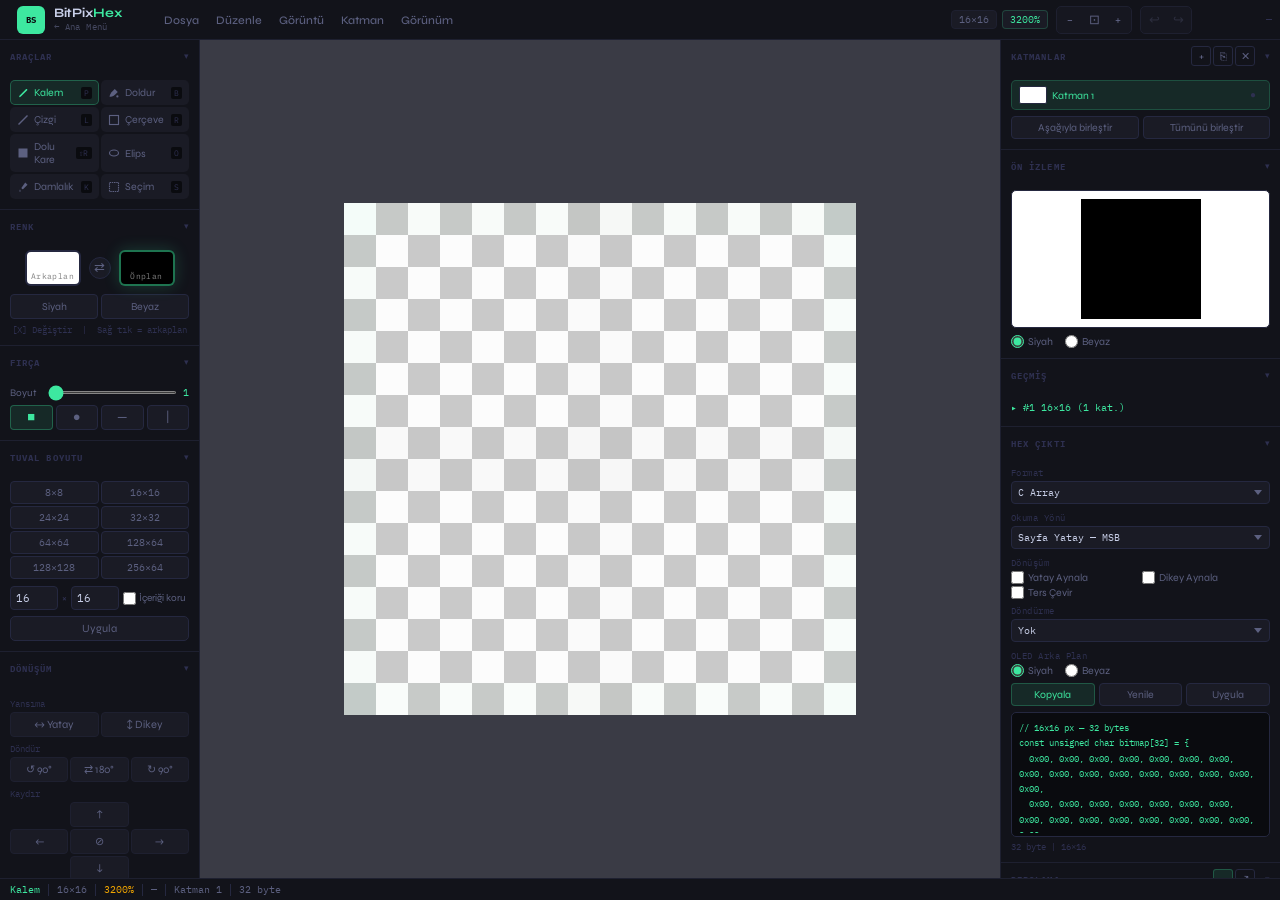
==== pixtohex/index.html @ b61736f4 "js html ortamına aktarım" ====
<!DOCTYPE html>
<html lang="tr">
<head>
<meta charset="UTF-8">
<meta name="viewport" content="width=device-width, initial-scale=1.0">
<title>PixelForge Pro</title>
<link rel="preconnect" href="https://fonts.googleapis.com">
<link href="https://fonts.googleapis.com/css2?family=IBM+Plex+Mono:wght@300;400;500;600&family=Syne:wght@400;500;600;700;800&display=swap" rel="stylesheet">
<link rel="stylesheet" href="style.css">
</head>
<body>
<div id="app">

  <header id="topbar">
    <a href="../index.html" id="logo" title="Ana Menüye Dön">
      <div class="logo-mark">BS</div>
      <div class="logo-text-wrap">
        <span class="logo-brand">BitPix<strong>Hex</strong></span>
        <span class="logo-back">← Ana Menü</span>
      </div>
    </a>

    <nav id="menubar">
      <div class="menu-item" data-menu="file">
        <span>Dosya</span>
        <div class="dropdown">
          <button data-action="new">Yeni Tuval <kbd>Ctrl+N</kbd></button>
          <button data-action="load-png">PNG / BMP Yükle</button>
          <div class="sep"></div>
          <button data-action="save-png">PNG Kaydet <kbd>Ctrl+S</kbd></button>
          <button data-action="save-bmp">BMP Kaydet</button>
          <div class="sep"></div>
          <button data-action="full-reset">Sıfırla</button>
        </div>
      </div>
      <div class="menu-item" data-menu="edit">
        <span>Düzenle</span>
        <div class="dropdown">
          <button data-action="undo">Geri Al <kbd>Ctrl+Z</kbd></button>
          <button data-action="redo">Yinele <kbd>Ctrl+Y</kbd></button>
          <div class="sep"></div>
          <button data-action="copy">Kopyala <kbd>Ctrl+C</kbd></button>
          <button data-action="cut">Kes <kbd>Ctrl+X</kbd></button>
          <button data-action="paste">Yapıştır <kbd>Ctrl+V</kbd></button>
          <div class="sep"></div>
          <button data-action="clear">Tuvali Temizle <kbd>Del</kbd></button>
        </div>
      </div>
      <div class="menu-item" data-menu="image">
        <span>Görüntü</span>
        <div class="dropdown">
          <button data-action="flip-h">Yatay Aynala</button>
          <button data-action="flip-v">Dikey Aynala</button>
          <button data-action="invert">Renkleri Ters Çevir <kbd>I</kbd></button>
          <div class="sep"></div>
          <button data-action="rotate-cw">90° Saat Yönü</button>
          <button data-action="rotate-180">180° Döndür</button>
          <button data-action="rotate-ccw">90° Saat Yönü Tersi</button>
          <div class="sep"></div>
          <button data-action="shift-up">Yukarı Kaydır</button>
          <button data-action="shift-down">Aşağı Kaydır</button>
          <button data-action="shift-left">Sola Kaydır</button>
          <button data-action="shift-right">Sağa Kaydır</button>
        </div>
      </div>
      <div class="menu-item" data-menu="layer">
        <span>Katman</span>
        <div class="dropdown">
          <button data-action="layer-add">Yeni Katman <kbd>Shift+N</kbd></button>
          <button data-action="layer-dup">Katmanı Çoğalt</button>
          <button data-action="layer-del">Katmanı Sil</button>
          <div class="sep"></div>
          <button data-action="layer-merge-down">Aşağıyla Birleştir</button>
          <button data-action="layer-merge-all">Tüm Katmanları Birleştir</button>
          <div class="sep"></div>
          <button data-action="layer-up">Katmanı Yukarı Taşı</button>
          <button data-action="layer-down">Katmanı Aşağı Taşı</button>
        </div>
      </div>
      <div class="menu-item" data-menu="view">
        <span>Görünüm</span>
        <div class="dropdown">
          <button data-action="toggle-grid">Grid Göster/Gizle <kbd>G</kbd></button>
          <button data-action="zoom-fit">Ekrana Sığdır <kbd>F</kbd></button>
          <button data-action="zoom-reset">Gerçek Boyut <kbd>0</kbd></button>
          <div class="sep"></div>
          <button data-action="toggle-left-panel">Sol Paneli Gizle/Göster</button>
          <button data-action="toggle-right-panel">Sağ Paneli Gizle/Göster</button>
        </div>
      </div>
    </nav>

    <div id="topbar-right">
      <div id="tb-info">
        <span id="size-label" class="chip">16×16</span>
        <span id="zoom-chip" class="chip accent-chip">100%</span>
      </div>
      <div id="zoom-ctrl">
        <button id="zoom-out-btn" title="Uzaklaştır [−]">−</button>
        <button id="zoom-fit-btn" title="Ekrana Sığdır [F]">⊡</button>
        <button id="zoom-in-btn" title="Yakınlaştır [+]">+</button>
      </div>
      <div id="undo-redo-ctrl">
        <button id="undo-btn" disabled title="Geri Al [Ctrl+Z]">↩</button>
        <button id="redo-btn" disabled title="Yinele [Ctrl+Y]">↪</button>
      </div>
      <span id="coord-display">—</span>
    </div>
  </header>

  <div id="workspace">

    <aside id="left-panel">
      <div class="panel-scroll">

        <div class="panel-group" id="pg-tools">
          <div class="pg-header" data-group="pg-tools">
            <span class="pg-title">ARAÇLAR</span>
            <span class="pg-chevron">▾</span>
          </div>
          <div class="pg-body">
            <div id="toolbox">
              <button class="tool-btn active" data-tool="pencil" title="Kalem [P]">
                <svg viewBox="0 0 16 16" fill="currentColor"><path d="M12.2 2.8a1 1 0 011.4 1.4L4.8 13.1l-2 .5.5-2 8.9-8.8z"/></svg>
                <span>Kalem</span><kbd>P</kbd>
              </button>
              <button class="tool-btn" data-tool="fill" title="Doldur [B]">
                <svg viewBox="0 0 16 16" fill="currentColor"><path d="M2 13s0-3.5 4-7.5l3-3 4 4-3 3c-4 4-8 3.5-8 3.5z"/><circle cx="12.5" cy="12.5" r="1.5"/></svg>
                <span>Doldur</span><kbd>B</kbd>
              </button>
              <button class="tool-btn" data-tool="line" title="Çizgi [L]">
                <svg viewBox="0 0 16 16" fill="none" stroke="currentColor" stroke-width="2"><line x1="2" y1="14" x2="14" y2="2"/></svg>
                <span>Çizgi</span><kbd>L</kbd>
              </button>
              <button class="tool-btn" data-tool="rect-outline" title="Çerçeve [R]">
                <svg viewBox="0 0 16 16" fill="none" stroke="currentColor" stroke-width="1.5"><rect x="2" y="2" width="12" height="12"/></svg>
                <span>Çerçeve</span><kbd>R</kbd>
              </button>
              <button class="tool-btn" data-tool="rect-fill" title="Dolu Kare [⇧R]">
                <svg viewBox="0 0 16 16" fill="currentColor"><rect x="2" y="2" width="12" height="12"/></svg>
                <span>Dolu Kare</span><kbd>⇧R</kbd>
              </button>
              <button class="tool-btn" data-tool="ellipse" title="Elips [O]">
                <svg viewBox="0 0 16 16" fill="none" stroke="currentColor" stroke-width="1.5"><ellipse cx="8" cy="8" rx="6" ry="4"/></svg>
                <span>Elips</span><kbd>O</kbd>
              </button>
              <button class="tool-btn" data-tool="eyedropper" title="Damlalık [K]">
                <svg viewBox="0 0 16 16" fill="currentColor"><path d="M11 2l3 3-6 6-1.5-.5-.5-1.5 5-7z"/><path d="M4 11l1 3H3l1-3z"/></svg>
                <span>Damlalık</span><kbd>K</kbd>
              </button>
              <button class="tool-btn" data-tool="select" title="Seçim [S]">
                <svg viewBox="0 0 16 16" fill="none" stroke="currentColor" stroke-width="1.5" stroke-dasharray="2,1"><rect x="2" y="2" width="12" height="12"/></svg>
                <span>Seçim</span><kbd>S</kbd>
              </button>
            </div>
          </div>
        </div>

        <div class="panel-group" id="pg-color">
          <div class="pg-header" data-group="pg-color">
            <span class="pg-title">RENK</span>
            <span class="pg-chevron">▾</span>
          </div>
          <div class="pg-body">
            <div id="color-area">
              <div id="color-swatches">
                <div id="swatch-bg" class="swatch" title="Arka plan rengi (sağ tık ile çiz)">
                  <span class="swatch-label">Arkaplan</span>
                </div>
                <div id="swap-colors-btn" title="Renkleri Değiştir [X]">⇄</div>
                <div id="swatch-fg" class="swatch active" title="Ön plan rengi (sol tık ile çiz)">
                  <span class="swatch-label">Önplan</span>
                </div>
              </div>
              <div id="color-btns">
                <button class="color-select-btn" data-color="black" title="Siyah Seç">Siyah</button>
                <button class="color-select-btn" data-color="white" title="Beyaz Seç">Beyaz</button>
              </div>
              <div id="color-hint">[X] Değiştir &nbsp;|&nbsp; Sağ tık = arkaplan</div>
            </div>
          </div>
        </div>

        <div class="panel-group" id="pg-brush">
          <div class="pg-header" data-group="pg-brush">
            <span class="pg-title">FIRÇA</span>
            <span class="pg-chevron">▾</span>
          </div>
          <div class="pg-body">
            <div class="slider-row">
              <label>Boyut</label>
              <input type="range" id="brush-size" min="1" max="32" value="1">
              <span id="brush-size-val">1</span>
            </div>
            <div id="brush-shapes">
              <button class="shape-btn active" data-shape="square" title="Kare fırça">■</button>
              <button class="shape-btn" data-shape="circle" title="Daire fırça">●</button>
              <button class="shape-btn" data-shape="h-line" title="Yatay çizgi">—</button>
              <button class="shape-btn" data-shape="v-line" title="Dikey çizgi">|</button>
            </div>
          </div>
        </div>

        <div class="panel-group" id="pg-canvas">
          <div class="pg-header" data-group="pg-canvas">
            <span class="pg-title">TUVAL BOYUTU</span>
            <span class="pg-chevron">▾</span>
          </div>
          <div class="pg-body">
            <div class="preset-grid">
              <button class="preset-btn" data-w="8" data-h="8">8×8</button>
              <button class="preset-btn" data-w="16" data-h="16">16×16</button>
              <button class="preset-btn" data-w="24" data-h="24">24×24</button>
              <button class="preset-btn" data-w="32" data-h="32">32×32</button>
              <button class="preset-btn" data-w="64" data-h="64">64×64</button>
              <button class="preset-btn" data-w="128" data-h="64">128×64</button>
              <button class="preset-btn" data-w="128" data-h="128">128×128</button>
              <button class="preset-btn" data-w="256" data-h="64">256×64</button>
            </div>
            <div class="size-custom-row">
              <input type="number" id="canvas-w" value="16" min="1" max="512" title="Genişlik">
              <span>×</span>
              <input type="number" id="canvas-h" value="16" min="1" max="512" title="Yükseklik">
              <label class="check-compact"><input type="checkbox" id="keep-content"> İçeriği koru</label>
            </div>
            <button class="full-btn" id="apply-size">Uygula</button>
          </div>
        </div>

        <div class="panel-group" id="pg-transform">
          <div class="pg-header" data-group="pg-transform">
            <span class="pg-title">DÖNÜŞÜM</span>
            <span class="pg-chevron">▾</span>
          </div>
          <div class="pg-body">
            <div class="tr-label">Yansıma</div>
            <div class="btn-grid-2">
              <button class="tr-btn" data-action="flip-h">↔ Yatay</button>
              <button class="tr-btn" data-action="flip-v">↕ Dikey</button>
            </div>
            <div class="tr-label">Döndür</div>
            <div class="btn-grid-3">
              <button class="tr-btn" data-action="rotate-ccw">↺ 90°</button>
              <button class="tr-btn" data-action="rotate-180">⇄ 180°</button>
              <button class="tr-btn" data-action="rotate-cw">↻ 90°</button>
            </div>
            <div class="tr-label">Kaydır</div>
            <div class="shift-grid">
              <div></div>
              <button class="tr-btn" data-action="shift-up">↑</button>
              <div></div>
              <button class="tr-btn" data-action="shift-left">←</button>
              <button class="tr-btn" data-action="invert">⊘</button>
              <button class="tr-btn" data-action="shift-right">→</button>
              <div></div>
              <button class="tr-btn" data-action="shift-down">↓</button>
              <div></div>
            </div>
          </div>
        </div>

        <div class="panel-group" id="pg-shortcuts">
          <div class="pg-header" data-group="pg-shortcuts">
            <span class="pg-title">KISAYOLLAR</span>
            <span class="pg-chevron">▾</span>
          </div>
          <div class="pg-body collapsed-by-default" id="pg-shortcuts-body">
            <div class="shortcut-group">
              <div class="sc-cat">Araçlar</div>
              <div class="sc-row"><kbd>P</kbd><span>Kalem</span></div>
              <div class="sc-row"><kbd>B</kbd><span>Doldur</span></div>
              <div class="sc-row"><kbd>L</kbd><span>Çizgi</span></div>
              <div class="sc-row"><kbd>R</kbd><span>Çerçeve</span></div>
              <div class="sc-row"><kbd>⇧R</kbd><span>Dolu kare</span></div>
              <div class="sc-row"><kbd>O</kbd><span>Elips</span></div>
              <div class="sc-row"><kbd>K</kbd><span>Damlalık</span></div>
              <div class="sc-row"><kbd>S</kbd><span>Seçim</span></div>
            </div>
            <div class="shortcut-group">
              <div class="sc-cat">Görünüm</div>
              <div class="sc-row"><kbd>G</kbd><span>Grid göster/gizle</span></div>
              <div class="sc-row"><kbd>F</kbd><span>Ekrana sığdır</span></div>
              <div class="sc-row"><kbd>0</kbd><span>Gerçek boyut</span></div>
              <div class="sc-row"><kbd>+/−</kbd><span>Yakın/uzaklaştır</span></div>
              <div class="sc-row"><kbd>Boşluk+Sürükle</kbd><span>Pan</span></div>
              <div class="sc-row"><kbd>Orta Tık</kbd><span>Pan</span></div>
              <div class="sc-row"><kbd>Kaydır</kbd><span>Zoom</span></div>
            </div>
            <div class="shortcut-group">
              <div class="sc-cat">Düzenle</div>
              <div class="sc-row"><kbd>Ctrl+Z</kbd><span>Geri al</span></div>
              <div class="sc-row"><kbd>Ctrl+Y</kbd><span>Yinele</span></div>
              <div class="sc-row"><kbd>Ctrl+C</kbd><span>Kopyala</span></div>
              <div class="sc-row"><kbd>Ctrl+X</kbd><span>Kes</span></div>
              <div class="sc-row"><kbd>Ctrl+V</kbd><span>Yapıştır</span></div>
              <div class="sc-row"><kbd>X</kbd><span>Renkleri değiştir</span></div>
              <div class="sc-row"><kbd>Del</kbd><span>Tuvali temizle</span></div>
              <div class="sc-row"><kbd>Esc</kbd><span>Seçimi iptal et</span></div>
            </div>
            <div class="shortcut-group">
              <div class="sc-cat">Katman</div>
              <div class="sc-row"><kbd>⇧N</kbd><span>Yeni katman</span></div>
              <div class="sc-row"><kbd>⇧↑</kbd><span>Katmanı yukarı</span></div>
              <div class="sc-row"><kbd>⇧↓</kbd><span>Katmanı aşağı</span></div>
            </div>
          </div>
        </div>

      </div>
    </aside>

    <div id="canvas-area">
      <div id="canvas-container">
        <canvas id="main-canvas"></canvas>
        <canvas id="overlay-canvas"></canvas>
        <canvas id="select-canvas"></canvas>
      </div>
      <div id="drop-hint">Resim sürükleyin veya yapıştırın</div>
    </div>

    <aside id="right-panel">
      <div class="panel-scroll">

        <div class="panel-group" id="pg-layers">
          <div class="pg-header" data-group="pg-layers">
            <span class="pg-title">KATMANLAR</span>
            <div class="pg-header-actions">
              <button class="hdr-btn" data-action="layer-add" title="Yeni katman [⇧N]">+</button>
              <button class="hdr-btn" data-action="layer-dup" title="Çoğalt">⎘</button>
              <button class="hdr-btn danger" data-action="layer-del" title="Sil">✕</button>
            </div>
            <span class="pg-chevron">▾</span>
          </div>
          <div class="pg-body" id="layer-list-wrap">
            <div id="layer-list"></div>
            <div class="layer-footer">
              <button class="sm-btn" data-action="layer-merge-down">Aşağıyla birleştir</button>
              <button class="sm-btn" data-action="layer-merge-all">Tümünü birleştir</button>
            </div>
          </div>
        </div>

        <div class="panel-group" id="pg-preview">
          <div class="pg-header" data-group="pg-preview">
            <span class="pg-title">ÖN İZLEME</span>
            <span class="pg-chevron">▾</span>
          </div>
          <div class="pg-body">
            <div id="preview-wrap">
              <canvas id="preview-canvas"></canvas>
            </div>
            <div class="radio-row">
              <label><input type="radio" name="prev-bg" value="black" checked> Siyah</label>
              <label><input type="radio" name="prev-bg" value="white"> Beyaz</label>
            </div>
          </div>
        </div>

        <div class="panel-group" id="pg-history">
          <div class="pg-header" data-group="pg-history">
            <span class="pg-title">GEÇMİŞ</span>
            <span class="pg-chevron">▾</span>
          </div>
          <div class="pg-body">
            <div id="history-list"></div>
          </div>
        </div>

        <div class="panel-group" id="pg-hex">
          <div class="pg-header" data-group="pg-hex">
            <span class="pg-title">HEX ÇIKTI</span>
            <span class="pg-chevron">▾</span>
          </div>
          <div class="pg-body">
            <div class="hex-opts">
              <div class="field-label">Format</div>
              <select id="hex-format">
                <option value="c-array">C Array</option>
                <option value="arduino">Arduino PROGMEM</option>
                <option value="plain">Plain Hex</option>
                <option value="py-int">Python (int)</option>
                <option value="py-hex">Python (hex)</option>
                <option value="binary">Binary</option>
              </select>
              <div class="field-label" style="margin-top:6px">Okuma Yönü</div>
              <select id="read-mode">
                <option value="h-msb">Yatay — MSB</option>
                <option value="h-lsb">Yatay — LSB</option>
                <option value="v-msb">Dikey — MSB</option>
                <option value="v-lsb">Dikey — LSB</option>
                <option value="page-h-msb" selected>Sayfa Yatay — MSB</option>
                <option value="page-h-lsb">Sayfa Yatay — LSB</option>
                <option value="page-v-msb">Sayfa Dikey — MSB</option>
                <option value="page-v-lsb">Sayfa Dikey — LSB</option>
              </select>
              <div class="field-label" style="margin-top:6px">Dönüşüm</div>
              <div class="check-grid">
                <label class="checkbox-row"><input type="checkbox" id="out-flip-h"> Yatay Aynala</label>
                <label class="checkbox-row"><input type="checkbox" id="out-flip-v"> Dikey Aynala</label>
                <label class="checkbox-row"><input type="checkbox" id="out-invert"> Ters Çevir</label>
              </div>
              <div class="field-label" style="margin-top:6px">Döndürme</div>
              <select id="out-rotation">
                <option value="0">Yok</option>
                <option value="90cw">90° Saat Yönü</option>
                <option value="180">180°</option>
                <option value="90ccw">90° Ters</option>
              </select>
              <div class="field-label" style="margin-top:6px">OLED Arka Plan</div>
              <div class="radio-row">
                <label><input type="radio" name="oled-bg" value="black" checked> Siyah</label>
                <label><input type="radio" name="oled-bg" value="white"> Beyaz</label>
              </div>
            </div>
            <div class="hex-actions">
              <button class="sm-btn accent-btn" id="hex-copy">Kopyala</button>
              <button class="sm-btn" id="hex-refresh">Yenile</button>
              <button class="sm-btn" id="hex-apply">Uygula</button>
            </div>
            <div id="hex-editor-wrap">
              <textarea id="hex-editor" spellcheck="false" autocomplete="off" placeholder="Hex çıktısı burada görünecek..."></textarea>
            </div>
            <div id="hex-footer">
              <span id="hex-byte-count">0 byte</span>
              <span id="hex-status"></span>
            </div>
          </div>
        </div>

        <div class="panel-group" id="pg-store">
          <div class="pg-header" data-group="pg-store">
            <span class="pg-title">DEPOLAMA</span>
            <div class="pg-header-actions">
              <button class="hdr-btn accent-hdr" id="store-btn" title="Depola ve temizle">+</button>
              <button class="hdr-btn" id="store-view-btn" title="Görüntüle">↗</button>
            </div>
            <span class="pg-chevron">▾</span>
          </div>
          <div class="pg-body">
            <div id="store-count" class="store-meta">0 kayıt</div>
            <div id="store-list"></div>
          </div>
        </div>

      </div>
    </aside>

  </div>

  <div id="statusbar">
    <span id="status-tool">Kalem</span>
    <div class="sb-sep"></div>
    <span id="status-size">16×16</span>
    <div class="sb-sep"></div>
    <span id="status-zoom">100%</span>
    <div class="sb-sep"></div>
    <span id="status-pos">—</span>
    <div class="sb-sep"></div>
    <span id="status-layer">Katman 1</span>
    <div class="sb-sep"></div>
    <span id="status-bytes">—</span>
    <span id="status-msg"></span>
  </div>

</div>

<div id="modal-overlay" class="hidden">
  <div id="modal-box">
    <div id="modal-title"></div>
    <div id="modal-body"></div>
    <div id="modal-actions">
      <button id="modal-cancel" class="modal-btn">İptal</button>
      <button id="modal-ok" class="modal-btn accent-btn">Tamam</button>
    </div>
  </div>
</div>

<div id="store-modal" class="hidden">
  <div id="store-modal-box">
    <div id="store-modal-header">
      <span>Depolanan Kodlar</span>
      <button id="store-modal-close">✕</button>
    </div>
    <div id="store-modal-body"></div>
    <div id="store-modal-footer">
      <button class="modal-btn accent-btn" id="store-copy-all">Tümünü Kopyala</button>
      <button class="modal-btn danger-btn" id="store-clear-all">Tümünü Sil</button>
      <button class="modal-btn" id="store-modal-close2">Kapat</button>
    </div>
  </div>
</div>

<input type="file" id="file-input" accept=".png,.bmp,.jpg,.jpeg" style="display:none">

<script src="app.js"></script>
</body>
</html>
---- pixtohex/style.css ----
:root {
  --bg0: #0a0b0f;
  --bg1: #0e0f15;
  --bg2: #12131a;
  --bg3: #161720;
  --bg4: #1a1b25;
  --bg5: #1f2030;
  --bg6: #252638;
  --border: #1e2030;
  --border2: #252840;
  --accent: #3de8a0;
  --accent2: #28c985;
  --accent-dim: rgba(61,232,160,0.1);
  --accent-glow: 0 0 16px rgba(61,232,160,0.2);
  --red: #ff4d6d;
  --amber: #f0a500;
  --blue: #4db8f5;
  --text: #c8cfe8;
  --text2: #5c6080;
  --text3: #2e3050;
  --canvas-bg: #ffffff;
  --pixel-on: #000000;
  --pixel-off: #ffffff;
  --grid-line: rgba(0,0,0,0.15);
  --grid-bold: rgba(0,0,0,0.3);
  --font-ui: 'Syne', sans-serif;
  --font-mono: 'IBM Plex Mono', monospace;
  --panel-l: 200px;
  --panel-r: 280px;
  --topbar-h: 40px;
  --statusbar-h: 22px;
  --pg-header-h: 32px;
}

*, *::before, *::after { box-sizing: border-box; margin: 0; padding: 0; }
html, body { height: 100%; overflow: hidden; background: var(--bg0); }
body { font-family: var(--font-ui); font-size: 12px; color: var(--text); -webkit-font-smoothing: antialiased; }

::-webkit-scrollbar { width: 4px; height: 4px; }
::-webkit-scrollbar-track { background: transparent; }
::-webkit-scrollbar-thumb { background: var(--border2); border-radius: 2px; }
::-webkit-scrollbar-thumb:hover { background: var(--text3); }

button { font-family: var(--font-ui); }
input { font-family: var(--font-mono); }

#app { display: flex; flex-direction: column; height: 100vh; overflow: hidden; }
#workspace { display: flex; flex: 1; overflow: hidden; min-height: 0; }

#topbar {
  height: var(--topbar-h);
  background: var(--bg2);
  border-bottom: 1px solid var(--border);
  display: flex;
  align-items: center;
  padding: 0 8px;
  gap: 8px;
  flex-shrink: 0;
  z-index: 200;
}

#logo {
  display: flex; align-items: center; gap: 9px;
  text-decoration: none;
  padding: 4px 8px; border-radius: 8px;
  border: 1px solid transparent;
  min-width: 140px;
  transition: background 0.15s, border-color 0.15s;
}
#logo:hover {
  background: rgba(61,232,160,0.07);
  border-color: rgba(61,232,160,0.25);
}
.logo-mark {
  width: 28px; height: 28px;
  background: var(--accent);
  border-radius: 6px;
  display: flex; align-items: center; justify-content: center;
  font-size: 9px; font-weight: 800; color: var(--bg0);
  font-family: var(--font-mono);
  letter-spacing: 0;
  flex-shrink: 0;
}
.logo-text-wrap {
  display: flex; flex-direction: column; gap: 1px;
}
.logo-brand {
  font-size: 13px; font-weight: 700;
  color: var(--text); letter-spacing: -0.02em; line-height: 1;
}
.logo-brand strong { color: var(--accent); }
.logo-back {
  font-size: 9px; color: var(--text2);
  letter-spacing: 0.04em; opacity: 0.7;
  font-family: var(--font-mono);
  transition: opacity 0.15s, color 0.15s;
}
#logo:hover .logo-back { opacity: 1; color: var(--accent); }
#logo strong { color: var(--accent); }

#menubar { display: flex; align-items: center; gap: 1px; }
.menu-item { position: relative; cursor: pointer; }
.menu-item > span {
  display: block; padding: 4px 8px; border-radius: 4px;
  font-size: 11.5px; color: var(--text2); font-weight: 500;
  transition: background 0.1s, color 0.1s; user-select: none;
}
.menu-item:hover > span,
.menu-item.open > span { background: var(--bg5); color: var(--text); }

.dropdown {
  display: none; position: absolute; top: calc(100% + 6px); left: 0;
  background: var(--bg4); border: 1px solid var(--border2);
  border-radius: 8px; padding: 4px; min-width: 200px;
  box-shadow: 0 12px 40px rgba(0,0,0,0.7); z-index: 500;
}
.menu-item.open .dropdown { display: block; }
.dropdown button {
  display: flex; align-items: center; justify-content: space-between;
  width: 100%; padding: 5px 9px; background: none; border: none;
  border-radius: 4px; color: var(--text); font-size: 11.5px;
  cursor: pointer; text-align: left; transition: background 0.1s;
}
.dropdown button:hover { background: var(--bg6); color: var(--accent); }
.dropdown .sep { height: 1px; background: var(--border); margin: 3px 4px; }
.dropdown kbd {
  font-family: var(--font-mono); font-size: 9px; color: var(--text3);
  background: var(--bg1); border: 1px solid var(--border);
  border-radius: 3px; padding: 1px 4px; letter-spacing: 0;
}

#topbar-right { display: flex; align-items: center; gap: 8px; margin-left: auto; }

#tb-info { display: flex; gap: 5px; align-items: center; }
.chip {
  font-family: var(--font-mono); font-size: 10px; color: var(--text2);
  background: var(--bg4); border: 1px solid var(--border);
  padding: 2px 7px; border-radius: 4px;
}
.accent-chip { color: var(--accent); border-color: rgba(61,232,160,0.2); }

#zoom-ctrl, #undo-redo-ctrl {
  display: flex; align-items: center; gap: 2px;
  background: var(--bg3); border: 1px solid var(--border);
  border-radius: 5px; padding: 2px;
}
#zoom-ctrl button, #undo-redo-ctrl button {
  width: 22px; height: 22px; background: none; border: none;
  border-radius: 3px; color: var(--text2); font-size: 13px;
  cursor: pointer; display: flex; align-items: center; justify-content: center;
  transition: background 0.1s, color 0.1s;
}
#zoom-ctrl button:hover, #undo-redo-ctrl button:hover:not(:disabled) {
  background: var(--bg6); color: var(--accent);
}
#undo-redo-ctrl button:disabled { opacity: 0.3; cursor: not-allowed; }
#zoom-fit-btn { font-size: 11px; }

#coord-display {
  font-family: var(--font-mono); font-size: 10px; color: var(--text3);
  min-width: 72px; text-align: right;
}

aside {
  background: var(--bg2); border-color: var(--border);
  flex-shrink: 0; display: flex; flex-direction: column; overflow: hidden;
  z-index: 10;
}
#left-panel { width: var(--panel-l); border-right: 1px solid var(--border); }
#right-panel { width: var(--panel-r); border-left: 1px solid var(--border); }
aside.hidden { display: none; }
.panel-scroll { flex: 1; overflow-y: auto; overflow-x: hidden; }

.panel-group { border-bottom: 1px solid var(--border); }

.pg-header {
  height: var(--pg-header-h);
  display: flex; align-items: center; padding: 0 10px; gap: 6px;
  cursor: pointer; user-select: none;
  transition: background 0.1s;
}
.pg-header:hover { background: var(--bg3); }

.pg-title {
  font-size: 9px; font-weight: 700; letter-spacing: 0.12em;
  color: var(--text3); font-family: var(--font-mono); flex: 1;
}
.pg-chevron {
  font-size: 9px; color: var(--text3);
  transition: transform 0.15s;
}
.panel-group.collapsed .pg-chevron { transform: rotate(-90deg); }
.panel-group.collapsed .pg-body { display: none; }

.pg-header-actions { display: flex; gap: 2px; margin-right: 4px; }
.hdr-btn {
  width: 20px; height: 20px; background: none; border: 1px solid var(--border2);
  border-radius: 3px; color: var(--text2); font-size: 11px; cursor: pointer;
  display: flex; align-items: center; justify-content: center;
  transition: all 0.1s;
}
.hdr-btn:hover { background: var(--bg6); color: var(--accent); border-color: var(--accent); }
.hdr-btn.danger:hover { background: rgba(255,77,109,0.15); color: var(--red); border-color: var(--red); }
.hdr-btn.accent-hdr { background: var(--accent-dim); border-color: rgba(61,232,160,0.25); color: var(--accent); }
.hdr-btn.accent-hdr:hover { background: var(--accent); color: var(--bg0); }

.pg-body { padding: 8px 10px 10px; }

#toolbox { display: grid; grid-template-columns: 1fr 1fr; gap: 2px; }
.tool-btn {
  display: flex; align-items: center; gap: 5px; padding: 5px 6px;
  background: var(--bg4); border: 1px solid transparent;
  border-radius: 5px; color: var(--text2); font-size: 10.5px;
  cursor: pointer; transition: all 0.1s;
}
.tool-btn svg { width: 12px; height: 12px; flex-shrink: 0; }
.tool-btn span { flex: 1; text-align: left; }
.tool-btn kbd {
  font-family: var(--font-mono); font-size: 8px; color: var(--text3);
  background: var(--bg0); border-radius: 2px; padding: 1px 3px;
}
.tool-btn:hover { background: var(--bg5); color: var(--text); border-color: var(--border2); }
.tool-btn.active {
  background: var(--accent-dim); border-color: rgba(61,232,160,0.3); color: var(--accent);
}

#color-area { }
#color-swatches {
  display: flex; align-items: center; justify-content: center; gap: 8px;
  margin-bottom: 8px;
}
.swatch {
  width: 56px; height: 36px; border-radius: 6px;
  border: 2px solid var(--border2); cursor: pointer;
  transition: border-color 0.1s, transform 0.1s;
  position: relative; display: flex; align-items: flex-end; justify-content: center;
  padding-bottom: 3px;
}
.swatch:hover { border-color: var(--text2); }
.swatch.active { border-color: var(--accent); box-shadow: var(--accent-glow); }
.swatch-label {
  font-size: 8px; font-family: var(--font-mono); letter-spacing: 0.05em;
  color: rgba(255,255,255,0.5); mix-blend-mode: difference;
}
#swatch-fg { background: #000; }
#swatch-bg { background: #fff; border-color: var(--border2); }

#swap-colors-btn {
  width: 22px; height: 22px; background: var(--bg4); border: 1px solid var(--border2);
  border-radius: 50%; color: var(--text2); cursor: pointer; font-size: 13px;
  display: flex; align-items: center; justify-content: center; transition: all 0.1s;
  flex-shrink: 0;
}
#swap-colors-btn:hover { background: var(--bg6); color: var(--accent); }

#color-btns { display: grid; grid-template-columns: 1fr 1fr; gap: 3px; margin-bottom: 5px; }
.color-select-btn {
  padding: 5px; background: var(--bg4); border: 1px solid var(--border2);
  border-radius: 4px; color: var(--text2); font-size: 10.5px; cursor: pointer;
  transition: all 0.1s; text-align: center;
}
.color-select-btn:hover { background: var(--bg6); color: var(--accent); border-color: rgba(61,232,160,0.3); }
#color-hint { font-size: 9px; color: var(--text3); font-family: var(--font-mono); text-align: center; }

.slider-row {
  display: flex; align-items: center; gap: 6px; margin-bottom: 6px;
}
.slider-row label { font-size: 10px; color: var(--text2); width: 32px; flex-shrink: 0; }
.slider-row input[type=range] { flex: 1; accent-color: var(--accent); height: 3px; cursor: pointer; }
.slider-row span { font-family: var(--font-mono); font-size: 10px; color: var(--accent); width: 18px; text-align: right; }

#brush-shapes { display: grid; grid-template-columns: repeat(4, 1fr); gap: 3px; }
.shape-btn {
  padding: 5px; background: var(--bg4); border: 1px solid var(--border2);
  border-radius: 4px; color: var(--text2); font-size: 13px; cursor: pointer;
  transition: all 0.1s; text-align: center; line-height: 1;
}
.shape-btn:hover { background: var(--bg6); color: var(--accent); }
.shape-btn.active { background: var(--accent-dim); border-color: rgba(61,232,160,0.3); color: var(--accent); }

.preset-grid { display: grid; grid-template-columns: 1fr 1fr; gap: 2px; margin-bottom: 7px; }
.preset-btn {
  padding: 4px; background: var(--bg4); border: 1px solid var(--border2);
  border-radius: 4px; color: var(--text2); font-family: var(--font-mono);
  font-size: 9.5px; cursor: pointer; transition: all 0.1s; text-align: center;
}
.preset-btn:hover { background: var(--bg6); color: var(--accent); }

.size-custom-row {
  display: flex; align-items: center; gap: 4px; margin-bottom: 6px; flex-wrap: wrap;
}
.size-custom-row input[type=number] {
  width: 48px; padding: 4px 5px; background: var(--bg4); border: 1px solid var(--border2);
  border-radius: 4px; color: var(--text); font-size: 11px; outline: none;
}
.size-custom-row input[type=number]:focus { border-color: var(--accent); }
.size-custom-row span { color: var(--text3); font-size: 12px; }
.check-compact { display: flex; align-items: center; gap: 3px; font-size: 10px; color: var(--text2); cursor: pointer; }
.check-compact input { accent-color: var(--accent); }

.full-btn {
  width: 100%; padding: 5px; background: var(--bg4); border: 1px solid var(--border2);
  border-radius: 5px; color: var(--text2); font-size: 11px; cursor: pointer; transition: all 0.1s;
}
.full-btn:hover { background: var(--accent-dim); color: var(--accent); border-color: rgba(61,232,160,0.3); }

.tr-label { font-size: 9px; color: var(--text3); font-family: var(--font-mono); margin: 6px 0 3px; }
.btn-grid-2 { display: grid; grid-template-columns: 1fr 1fr; gap: 2px; margin-bottom: 4px; }
.btn-grid-3 { display: grid; grid-template-columns: 1fr 1fr 1fr; gap: 2px; margin-bottom: 4px; }
.shift-grid { display: grid; grid-template-columns: 1fr 1fr 1fr; gap: 2px; }
.tr-btn {
  padding: 5px 2px; background: var(--bg4); border: 1px solid var(--border);
  border-radius: 4px; color: var(--text2); font-size: 11px;
  cursor: pointer; transition: all 0.1s; text-align: center;
}
.tr-btn:hover { background: var(--bg5); color: var(--accent); }

.shortcut-group { margin-bottom: 8px; }
.sc-cat { font-size: 9px; font-family: var(--font-mono); color: var(--text3); letter-spacing: 0.08em; margin-bottom: 3px; }
.sc-row { display: flex; align-items: center; gap: 6px; padding: 2px 0; }
.sc-row kbd {
  font-family: var(--font-mono); font-size: 8.5px; color: var(--text2);
  background: var(--bg4); border: 1px solid var(--border2);
  border-radius: 3px; padding: 1px 4px; min-width: 22px; text-align: center;
  white-space: nowrap; flex-shrink: 0;
}
.sc-row span { font-size: 10px; color: var(--text2); }

#canvas-area {
  flex: 1; overflow: hidden; position: relative;
  background: #3a3b45;
  cursor: crosshair;
}

#canvas-container {
  position: absolute; top: 0; left: 0;
  transform-origin: 0 0;
}
#canvas-container canvas {
  position: absolute; top: 0; left: 0;
  image-rendering: pixelated;
  image-rendering: crisp-edges;
}
#main-canvas { background: transparent; }
#overlay-canvas { pointer-events: none; }
#select-canvas { pointer-events: none; }

#drop-hint {
  position: absolute; inset: 0;
  display: flex; align-items: center; justify-content: center;
  font-size: 12px; color: var(--text3); font-family: var(--font-mono);
  pointer-events: none; opacity: 0;
  transition: opacity 0.2s;
}
#canvas-area.drag-over #drop-hint { opacity: 1; }
#canvas-area.drag-over { border: 2px dashed var(--accent); }

#layer-list { display: flex; flex-direction: column; gap: 2px; margin-bottom: 6px; }
.layer-item {
  display: flex; align-items: center; gap: 5px; padding: 5px 7px;
  background: var(--bg4); border: 1px solid transparent;
  border-radius: 5px; cursor: pointer; transition: all 0.1s;
}
.layer-item:hover { background: var(--bg5); border-color: var(--border2); }
.layer-item.active { background: var(--accent-dim); border-color: rgba(61,232,160,0.2); }
.layer-thumb {
  width: 28px; height: 18px; background: var(--canvas-bg);
  border: 1px solid var(--border2); border-radius: 2px;
  flex-shrink: 0; image-rendering: pixelated;
  overflow: hidden; position: relative;
}
.layer-thumb canvas { width: 100%; height: 100%; }
.layer-name {
  flex: 1; font-size: 10.5px; color: var(--text2);
  white-space: nowrap; overflow: hidden; text-overflow: ellipsis;
}
.layer-item.active .layer-name { color: var(--accent); }
.layer-vis-btn {
  width: 18px; height: 18px; background: none; border: none;
  color: var(--text3); font-size: 10px; cursor: pointer;
  border-radius: 3px; display: flex; align-items: center; justify-content: center;
  flex-shrink: 0; transition: all 0.1s;
}
.layer-vis-btn:hover { background: var(--bg6); color: var(--text); }
.layer-vis-btn.hidden-layer { opacity: 0.35; }
.layer-footer { display: flex; gap: 4px; flex-wrap: wrap; }

#preview-wrap {
  background: var(--canvas-bg); border: 1px solid var(--border2);
  border-radius: 5px; display: flex; align-items: center; justify-content: center;
  padding: 8px; margin-bottom: 7px; min-height: 50px;
}
#preview-canvas { image-rendering: pixelated; max-width: 100%; max-height: 120px; }
.radio-row { display: flex; gap: 12px; font-size: 10.5px; color: var(--text2); }
.radio-row label { display: flex; align-items: center; gap: 4px; cursor: pointer; }
.radio-row input { accent-color: var(--accent); }

#history-list {
  max-height: 100px; overflow-y: auto;
  font-family: var(--font-mono); font-size: 9.5px;
}

.field-label { font-size: 9px; color: var(--text3); font-family: var(--font-mono); margin-bottom: 3px; letter-spacing: 0.05em; }
.check-grid { display: grid; grid-template-columns: 1fr 1fr; gap: 2px; margin-bottom: 2px; }
.checkbox-row { display: flex; align-items: center; gap: 4px; font-size: 10.5px; color: var(--text2); cursor: pointer; }
.checkbox-row input { accent-color: var(--accent); }

.hex-opts { margin-bottom: 6px; }
.hex-actions { display: flex; gap: 4px; margin-bottom: 6px; }
#hex-editor-wrap {
  background: var(--bg0); border: 1px solid var(--border2);
  border-radius: 5px; overflow: hidden; margin-bottom: 4px;
}
#hex-editor {
  width: 100%; height: 120px; padding: 7px; background: transparent; border: none;
  color: var(--accent); font-family: var(--font-mono); font-size: 9px; line-height: 1.7;
  outline: none; resize: none; overflow: auto;
}
#hex-footer {
  display: flex; justify-content: space-between;
  font-family: var(--font-mono); font-size: 9px; color: var(--text3);
}
#hex-status { color: var(--accent); }

select {
  width: 100%; padding: 4px 6px; background: var(--bg4);
  border: 1px solid var(--border2); border-radius: 4px;
  color: var(--text); font-family: var(--font-mono); font-size: 10px;
  outline: none; cursor: pointer; appearance: none;
  background-image: url("data:image/svg+xml,%3Csvg xmlns='http://www.w3.org/2000/svg' width='8' height='5'%3E%3Cpath d='M0 0l4 5 4-5z' fill='%235c6080'/%3E%3C/svg%3E");
  background-repeat: no-repeat; background-position: right 7px center;
  padding-right: 22px; margin-bottom: 2px;
}
select:focus { border-color: var(--accent); }

.store-meta { font-family: var(--font-mono); font-size: 9px; color: var(--text3); margin-bottom: 5px; }
#store-list { display: flex; flex-direction: column; gap: 2px; }
.store-item {
  display: flex; align-items: center; justify-content: space-between;
  padding: 4px 6px; background: var(--bg4); border: 1px solid var(--border);
  border-radius: 4px; font-family: var(--font-mono); font-size: 9.5px; color: var(--text2);
}
.store-item button { background: none; border: none; color: var(--text3); cursor: pointer; font-size: 10px; padding: 0 3px; transition: color 0.1s; }
.store-item button:hover { color: var(--accent); }

.sm-btn {
  flex: 1; padding: 4px 6px; background: var(--bg4); border: 1px solid var(--border2);
  border-radius: 4px; color: var(--text2); font-size: 10.5px; cursor: pointer; transition: all 0.1s;
}
.sm-btn:hover { background: var(--bg5); color: var(--text); }
.accent-btn {
  background: var(--accent-dim); border-color: rgba(61,232,160,0.25);
  color: var(--accent);
}
.accent-btn:hover { background: var(--accent); color: var(--bg0); }

#statusbar {
  height: var(--statusbar-h); background: var(--bg2);
  border-top: 1px solid var(--border);
  display: flex; align-items: center; padding: 0 10px; gap: 0;
  font-family: var(--font-mono); font-size: 10px; color: var(--text2); flex-shrink: 0;
}
.sb-sep { width: 1px; height: 12px; background: var(--border2); margin: 0 8px; }
#status-tool { color: var(--accent); }
#status-zoom { color: var(--amber); }
#status-msg { margin-left: auto; color: var(--accent); font-size: 10px; }

#modal-overlay {
  position: fixed; inset: 0; background: rgba(0,0,0,0.8);
  z-index: 1000; display: flex; align-items: center; justify-content: center;
  backdrop-filter: blur(6px);
}
#modal-overlay.hidden { display: none; }
#modal-box {
  background: var(--bg4); border: 1px solid var(--border2);
  border-radius: 10px; padding: 22px; min-width: 320px; max-width: 480px;
  box-shadow: 0 24px 64px rgba(0,0,0,0.8);
}
#modal-title { font-size: 15px; font-weight: 700; color: var(--text); margin-bottom: 14px; }
#modal-body { font-size: 12px; color: var(--text2); margin-bottom: 18px; line-height: 1.6; }
#modal-body textarea {
  width: 100%; height: 130px; margin-top: 10px; padding: 8px;
  background: var(--bg0); border: 1px solid var(--border2); border-radius: 5px;
  color: var(--accent); font-family: var(--font-mono); font-size: 10px;
  outline: none; resize: vertical;
}
#modal-body input[type=number] {
  width: 64px; padding: 5px 7px; background: var(--bg4); border: 1px solid var(--border2);
  border-radius: 4px; color: var(--text); font-family: var(--font-mono); font-size: 11px;
  outline: none; margin: 0 3px;
}
#modal-body .modal-row { display: flex; align-items: center; gap: 7px; margin-bottom: 8px; flex-wrap: wrap; }
#modal-actions { display: flex; gap: 6px; justify-content: flex-end; }
.modal-btn {
  padding: 7px 18px; border-radius: 5px; font-family: var(--font-ui); font-size: 11.5px;
  font-weight: 600; cursor: pointer; border: 1px solid var(--border2);
  background: var(--bg5); color: var(--text2); transition: all 0.1s;
}
.modal-btn:hover { background: var(--bg6); color: var(--text); }
.modal-btn.accent-btn { background: var(--accent-dim); border-color: rgba(61,232,160,0.3); color: var(--accent); }
.modal-btn.accent-btn:hover { background: var(--accent); color: var(--bg0); }
.modal-btn.danger-btn { background: rgba(255,77,109,0.1); border-color: rgba(255,77,109,0.3); color: var(--red); }
.modal-btn.danger-btn:hover { background: var(--red); color: #fff; }

#store-modal {
  position: fixed; inset: 0; background: rgba(0,0,0,0.85);
  z-index: 1000; display: flex; align-items: center; justify-content: center;
  backdrop-filter: blur(6px);
}
#store-modal.hidden { display: none; }
#store-modal-box {
  background: var(--bg4); border: 1px solid var(--border2);
  border-radius: 10px; width: 780px; max-width: 95vw; max-height: 78vh;
  display: flex; flex-direction: column; box-shadow: 0 24px 64px rgba(0,0,0,0.8);
}
#store-modal-header {
  display: flex; align-items: center; justify-content: space-between;
  padding: 14px 18px; border-bottom: 1px solid var(--border);
  font-size: 14px; font-weight: 700; color: var(--text);
}
#store-modal-header button {
  background: none; border: none; color: var(--text3); font-size: 14px;
  cursor: pointer; padding: 4px 7px; border-radius: 4px; transition: all 0.1s;
}
#store-modal-header button:hover { background: var(--bg5); color: var(--text); }
#store-modal-body { flex: 1; overflow-y: auto; padding: 12px; }
.store-entry { background: var(--bg5); border: 1px solid var(--border); border-radius: 7px; margin-bottom: 8px; overflow: hidden; }
.store-entry-header {
  display: flex; align-items: center; justify-content: space-between;
  padding: 7px 12px; background: var(--bg6); border-bottom: 1px solid var(--border);
}
.store-entry-header span { font-family: var(--font-mono); font-size: 10px; color: var(--accent); }
.store-entry-header button {
  padding: 3px 10px; background: var(--accent-dim); border: 1px solid rgba(61,232,160,0.2);
  border-radius: 4px; color: var(--accent); font-family: var(--font-mono);
  font-size: 9.5px; cursor: pointer; transition: all 0.1s;
}
.store-entry-header button:hover { background: var(--accent); color: var(--bg0); }
.store-entry pre {
  padding: 10px 12px; font-family: var(--font-mono); font-size: 9.5px; color: var(--accent);
  max-height: 130px; overflow-y: auto; line-height: 1.65; white-space: pre-wrap; word-break: break-all;
}
#store-modal-footer {
  display: flex; gap: 6px; padding: 10px 18px; border-top: 1px solid var(--border);
}

.hidden { display: none !important; }

@keyframes flash-in {
  from { opacity: 0; transform: translateY(2px); }
  to   { opacity: 1; transform: translateY(0); }
}
.layer-item { animation: flash-in 0.12s ease; }
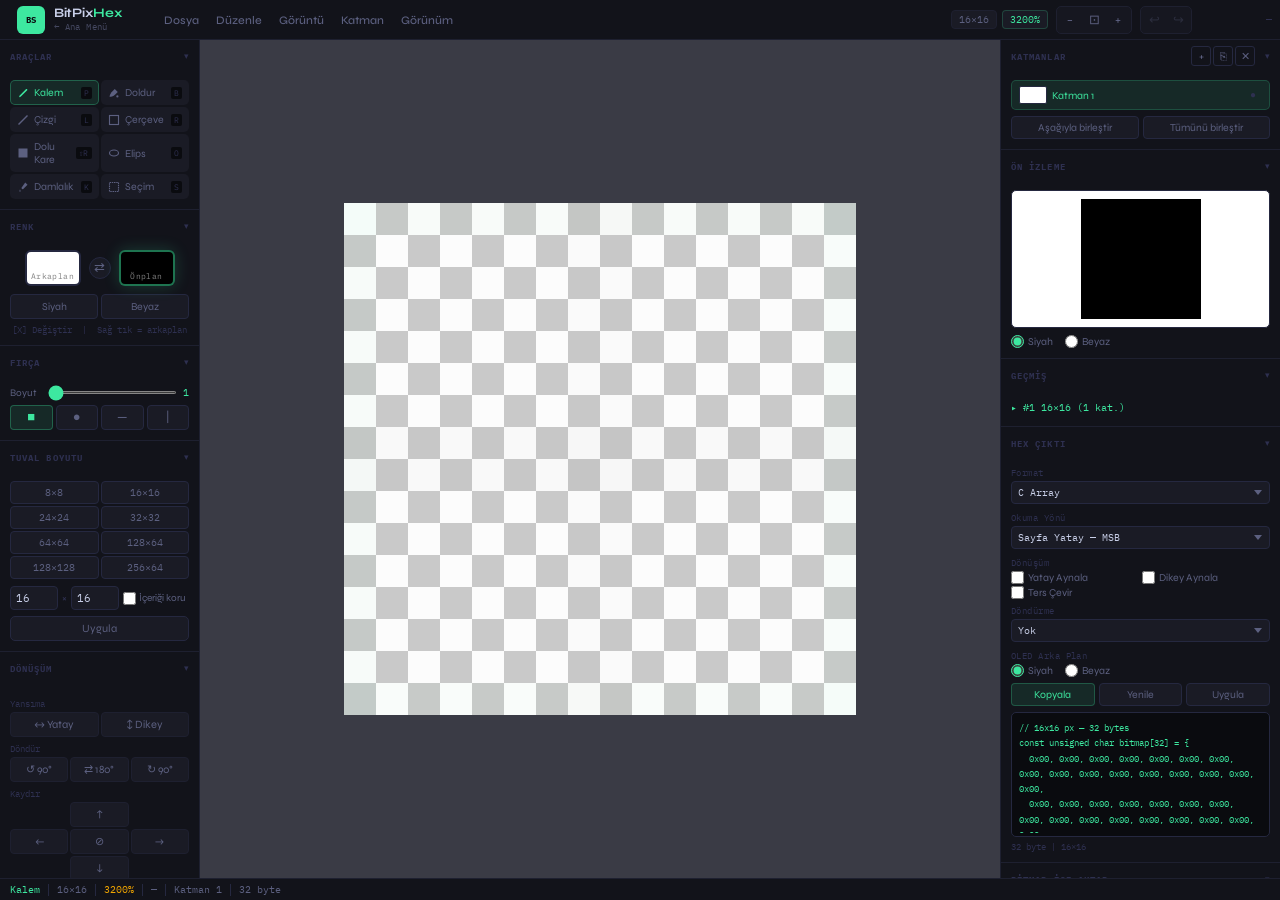
==== commit 2d9d2a85: "import update" ====
--- a/pixtohex/index.html
+++ b/pixtohex/index.html
@@ -427,6 +427,63 @@
           </div>
         </div>
 
+        <div class="panel-group" id="pg-import" style="">
+          <div class="pg-header" data-group="pg-import">
+            <span class="pg-title">BİTMAP İÇE AKTAR</span>
+            <span class="pg-chevron">▾</span>
+          </div>
+          <div class="pg-body" id="pg-import-body">
+
+            <div class="imp-row">
+              <div class="field-label">Genişlik (W)</div>
+              <div class="imp-size-row">
+                <input type="number" id="imp-w" value="128" min="1" max="512" class="imp-num">
+                <span class="imp-x">×</span>
+                <input type="number" id="imp-h" value="64" min="1" max="512" class="imp-num">
+                <span class="field-label" style="margin:0">Y</span>
+                <button class="sm-btn" id="imp-auto-size" title="Byte sayısından boyutu otomatik tahmin et">Otomatik</button>
+              </div>
+            </div>
+
+            <div class="field-label" style="margin-top:6px">Okuma Yönü</div>
+            <select id="imp-read-mode" class="imp-select">
+              <option value="h-msb">Yatay — MSB (SSD1306 standart)</option>
+              <option value="h-lsb">Yatay — LSB</option>
+              <option value="v-msb">Dikey — MSB</option>
+              <option value="v-lsb">Dikey — LSB</option>
+              <option value="page-h-msb" selected>Sayfa Yatay — MSB (Adafruit GFX)</option>
+              <option value="page-h-lsb">Sayfa Yatay — LSB</option>
+              <option value="page-v-msb">Sayfa Dikey — MSB</option>
+              <option value="page-v-lsb">Sayfa Dikey — LSB</option>
+            </select>
+
+            <div class="field-label" style="margin-top:6px">Ters Çevir</div>
+            <label class="checkbox-row"><input type="checkbox" id="imp-invert"> Bitleri ters çevir (beyaz/siyah)</label>
+
+            <div class="field-label" style="margin-top:8px">Hex / C Array Kodu</div>
+            <textarea id="imp-code" class="imp-textarea" spellcheck="false"
+              placeholder="Buraya yapıştır:&#10;• static const unsigned char PROGMEM logo[] = {...};&#10;• const uint8_t bmp[] = {0xFF, 0x00, ...};&#10;• 0xFF, 0xA0, 0x3C ...&#10;• FF A0 3C ..."></textarea>
+
+            <div id="imp-info" class="imp-info">—</div>
+
+            <div class="field-label" style="margin-top:8px">Canlı Önizleme</div>
+            <div id="imp-preview-wrap">
+              <canvas id="imp-preview-canvas"></canvas>
+            </div>
+
+            <div class="imp-actions">
+              <button class="sm-btn accent-btn" id="imp-try-all" title="Tüm okuma yönlerini dene ve en iyi görüneni göster">🔍 Tüm Yönleri Dene</button>
+              <button class="sm-btn accent-btn" id="imp-apply-btn">✔ Tuvale Uygula</button>
+            </div>
+
+            <div id="imp-tryall-wrap" class="imp-tryall-wrap hidden">
+              <div class="field-label">Tüm Okuma Yönleri Karşılaştırması</div>
+              <div id="imp-tryall-grid" class="imp-tryall-grid"></div>
+            </div>
+
+          </div>
+        </div>
+
         <div class="panel-group" id="pg-store">
           <div class="pg-header" data-group="pg-store">
             <span class="pg-title">DEPOLAMA</span>
--- a/pixtohex/style.css
+++ b/pixtohex/style.css
@@ -550,4 +550,107 @@
   from { opacity: 0; transform: translateY(2px); }
   to   { opacity: 1; transform: translateY(0); }
 }
-.layer-item { animation: flash-in 0.12s ease; }+.layer-item { animation: flash-in 0.12s ease; }
+/* ── Bitmap İçe Aktar Paneli ── */
+#pg-import .pg-body { padding: 8px 10px 12px; }
+
+.imp-row { margin-bottom: 4px; }
+
+.imp-size-row {
+  display: flex; align-items: center; gap: 4px; margin-top: 4px;
+}
+.imp-num {
+  width: 52px; padding: 3px 5px;
+  background: var(--bg4); border: 1px solid var(--border2);
+  border-radius: 4px; color: var(--text);
+  font-family: var(--font-mono); font-size: 11px; text-align: center;
+}
+.imp-num:focus { outline: none; border-color: var(--accent); }
+.imp-x { color: var(--text3); font-size: 11px; }
+
+.imp-select {
+  width: 100%; padding: 4px 7px;
+  background: var(--bg4); border: 1px solid var(--border2);
+  border-radius: 5px; color: var(--text);
+  font-family: var(--font-mono); font-size: 10px;
+  cursor: pointer;
+}
+.imp-select:focus { outline: none; border-color: var(--accent); }
+
+.imp-textarea {
+  width: 100%; height: 100px;
+  background: var(--bg1); border: 1px solid var(--border2);
+  border-radius: 5px; color: var(--accent);
+  font-family: var(--font-mono); font-size: 9.5px;
+  padding: 6px 8px; resize: vertical;
+  line-height: 1.5; margin-top: 4px;
+}
+.imp-textarea:focus { outline: none; border-color: var(--accent); }
+.imp-textarea::placeholder { color: var(--text3); }
+
+.imp-info {
+  font-family: var(--font-mono); font-size: 9.5px;
+  color: var(--text2); margin-top: 5px; min-height: 14px;
+  line-height: 1.4;
+}
+.imp-info.ok  { color: var(--accent); }
+.imp-info.err { color: var(--red); }
+
+#imp-preview-wrap {
+  background: #3a3b45;
+  border: 1px solid var(--border2);
+  border-radius: 5px;
+  display: flex; align-items: center; justify-content: center;
+  min-height: 60px; max-height: 140px;
+  overflow: hidden; margin-top: 4px; padding: 4px;
+}
+#imp-preview-canvas {
+  image-rendering: pixelated;
+  image-rendering: crisp-edges;
+  max-width: 100%; max-height: 132px;
+}
+
+.imp-actions {
+  display: flex; gap: 4px; margin-top: 8px;
+}
+.imp-actions .sm-btn { flex: 1; text-align: center; }
+
+.imp-tryall-wrap { margin-top: 10px; }
+.imp-tryall-wrap.hidden { display: none; }
+
+.imp-tryall-grid {
+  display: grid;
+  grid-template-columns: 1fr 1fr;
+  gap: 6px;
+  margin-top: 5px;
+}
+
+.tryall-item {
+  background: var(--bg3);
+  border: 1px solid var(--border2);
+  border-radius: 6px;
+  padding: 5px;
+  cursor: pointer;
+  transition: border-color 0.15s, background 0.15s;
+  display: flex; flex-direction: column; gap: 3px;
+}
+.tryall-item:hover { border-color: var(--accent); background: var(--bg5); }
+.tryall-item.selected { border-color: var(--accent); background: var(--accent-dim); }
+
+.tryall-label {
+  font-family: var(--font-mono); font-size: 8px;
+  color: var(--text2); text-align: center;
+  line-height: 1.2;
+}
+.tryall-item.selected .tryall-label { color: var(--accent); }
+
+.tryall-canvas-wrap {
+  display: flex; align-items: center; justify-content: center;
+  background: #3a3b45; border-radius: 3px;
+  min-height: 40px; overflow: hidden;
+}
+.tryall-canvas-wrap canvas {
+  image-rendering: pixelated;
+  image-rendering: crisp-edges;
+  max-width: 100%; max-height: 70px;
+}
